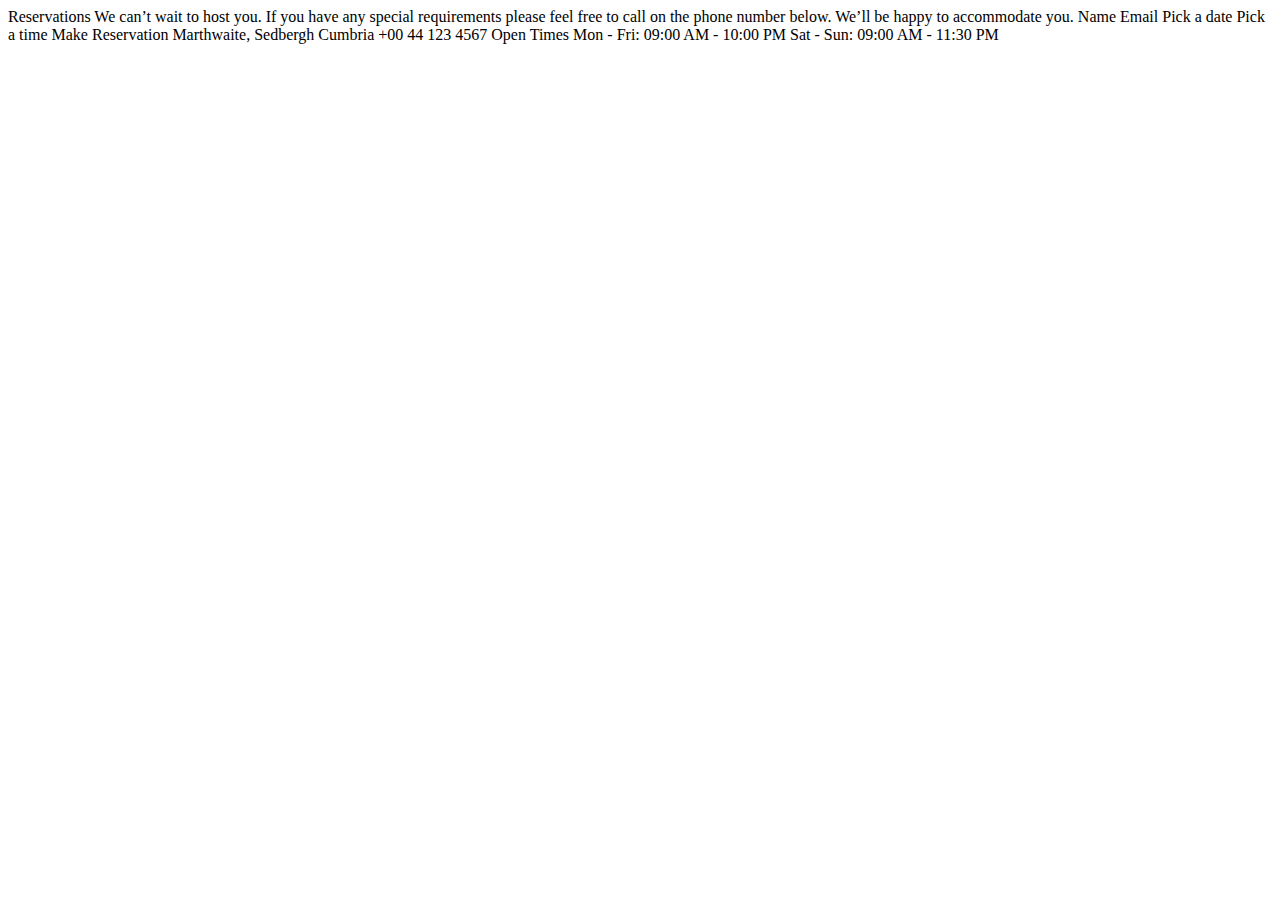
==== booking.html @ 9a40972b "initial commit" ====
<!DOCTYPE html>
<html lang="en">
<head>
  <meta charset="UTF-8">
  <meta name="viewport" content="width=device-width, initial-scale=1.0">

  <link rel="icon" type="image/png" sizes="32x32" href="./images/favicon-32x32.png">
  
  <title>Frontend Mentor | Dine Website Challenge</title>
</head>
<body>

  Reservations

  We can’t wait to host you. If you have any special requirements please feel free to 
  call on the phone number below. We’ll be happy to accommodate you.



  Name
  Email
  Pick a date
  Pick a time

  Make Reservation



  Marthwaite, Sedbergh
  Cumbria
  +00 44 123 4567

  Open Times
  Mon - Fri: 09:00 AM - 10:00 PM
  Sat - Sun: 09:00 AM - 11:30 PM

</body>
</html>
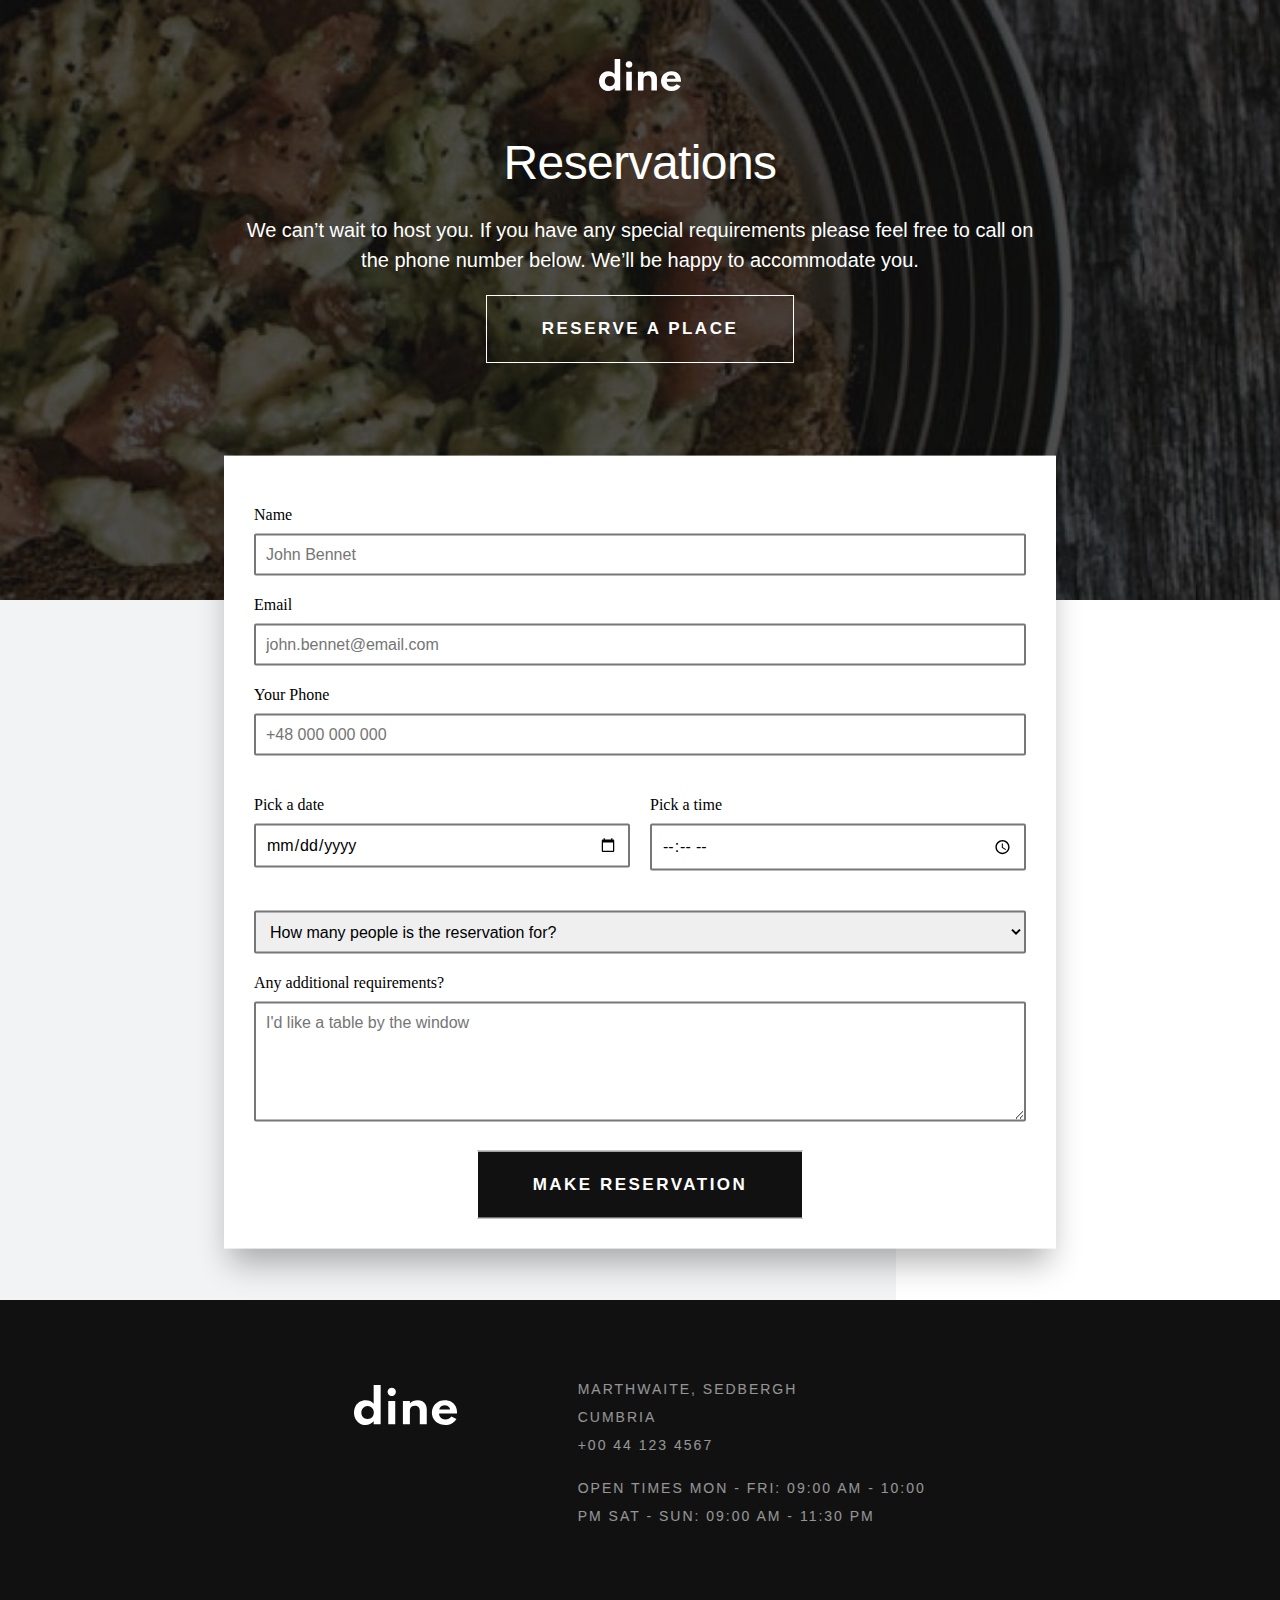
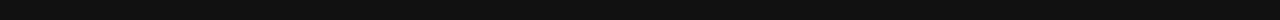
==== commit be5d26b1: "small changes" ====
--- a/booking.html
+++ b/booking.html
@@ -3,36 +3,112 @@
 <head>
   <meta charset="UTF-8">
   <meta name="viewport" content="width=device-width, initial-scale=1.0">
-
-  <link rel="icon" type="image/png" sizes="32x32" href="./images/favicon-32x32.png">
-  
-  <title>Frontend Mentor | Dine Website Challenge</title>
+  <link rel="stylesheet" href="/css/style.css" />
+  <link rel="stylesheet" href="/css/booking.css">
+  <title>Dine Website</title>
 </head>
 <body>
 
-  Reservations
 
-  We can’t wait to host you. If you have any special requirements please feel free to 
-  call on the phone number below. We’ll be happy to accommodate you.
+  <header class="header">
+    <div class="header__image">
+      
+    </div>
+    <div class="header__text-container padding">
+      <div class="wrapper">
+        <div class="header__logo">
+          <img src="/src/logo.svg" alt="logo" />
+        </div>
+
+        <h1 class="header__title">  Reservations</h1>
+        <p class="header__description">
+          We can’t wait to host you. If you have any special requirements please feel free to 
+          call on the phone number below. We’ll be happy to accommodate you.
+        </p>
+        <a href="" target="_blank">
+					<button class="header__button">Reserve a place</button>
+				</a>
+      </div>
+
+     
+    </div>
+  </header>
 
 
 
-  Name
-  Email
-  Pick a date
-  Pick a time
-
-  Make Reservation
+<main class="main">
+<div class="main__container">
+  <div class="main__rectangle-element"></div>
+  
+</div>
+<div class="main__booking-container">
+  <div class="main__brown-element"></div>
+  <form action="reservation.php" method="post">
+    <div class="elem-group">
+      <label for="name">Name</label>
+      <input type="text" id="name" name="visitor_name" placeholder="John Bennet" pattern=[A-Z\sa-z]{3,20} required>
+    </div>
+    <div class="elem-group">
+      <label for="email">Email</label>
+      <input type="email" id="email" name="visitor_email" placeholder="john.bennet@email.com" required>
+    </div>
+    <div class="elem-group">
+      <label for="phone">Your Phone</label>
+      <input type="tel" id="phone" name="visitor_phone" placeholder="+48 000 000 000" pattern=(\b(\(?(\+|00)?48\)?)?[ -]?\d{3}[ -]?\d{3}[ -]?\d{3}\b) required>
+    </div>
+   
+   
+   <div class="elements-inlined">
+    <div class="elem-group elem-date inlined">
+      <label for="checkin-date">Pick a date</label>
+      <input type="date" id="checkin-date" name="checkin" required>
+    </div>
+    <div class="elem-group elem-time inlined">
+      <label for="checkout-date">Pick a time</label>
+      <input type="time" id="checkout-date" name="checkout" required>
+    </div>
+   </div>
+    <div class="elem-group">
+      <!-- <label for="room-selection">Select Room Preference</label> -->
+      <select id="room-selection" name="room_preference" required>
+          <option value="">How many people is the reservation for?</option>
+          <option value="connecting">Just me</option>
+          <option value="connecting">2 people</option>
+          <option value="adjoining">3 people</option>
+          <option value="adjacent">4 people</option>
+      </select>
+    </div>
+   
+    <div class="elem-group">
+      <label for="message">Any additional requirements?</label>
+      <textarea id="message" name="visitor_message" placeholder="I'd like a table by the window" required></textarea>
+    </div>
+    <button type="submit"> Make Reservation</button>
+  </form>
+</div>
+</main>
 
 
 
-  Marthwaite, Sedbergh
-  Cumbria
-  +00 44 123 4567
+  <footer class="footer padding">
+    <div class="footer__image"><img src="/src/logo.svg" alt="logo dine" /></div>
+    <div class="footer__text-container">
+      <div class="footer__text">
+        <p>Marthwaite, Sedbergh</p>
+        <p>Cumbria</p>
+        <p>+00 44 123 4567</p>
+      </div>
+      <div class="footer__hours">
+        <p>Open Times Mon - Fri: 09:00 AM - 10:00</p>
+        <p>PM Sat - Sun: 09:00 AM - 11:30 PM</p>
+      </div>
+    </div>
+  </footer>
 
-  Open Times
-  Mon - Fri: 09:00 AM - 10:00 PM
-  Sat - Sun: 09:00 AM - 11:30 PM
+
+
+
+
 
 </body>
 </html>--- a/css/style.css
+++ b/css/style.css
@@ -0,0 +1,857 @@
+* {
+  box-sizing: border-box;
+  margin: 0;
+  padding: 0;
+}
+
+html {
+  font-size: 62.5%;
+}
+
+body {
+  font-family: "League Spartan", sans-serif;
+  font-size: 1.6rem;
+}
+
+.wrapper {
+  margin: 0 auto;
+  width: 100%;
+  max-width: 1200px;
+}
+
+.padding {
+  padding: 2.5rem;
+}
+
+.header {
+  background: #111111;
+  display: flex;
+  flex-direction: column;
+  justify-content: center;
+  align-items: center;
+  height: 76.8rem;
+  width: 100vw;
+  color: rgb(255, 255, 255);
+  position: relative;
+}
+.header__background {
+  background-image: url("/src/homepage/hero-bg-mobile@2x.jpg");
+  background-position: center;
+  background-size: contain;
+  background-repeat: no-repeat;
+  width: 100%;
+  height: 100%;
+}
+.header__image {
+  width: 100%;
+  position: absolute;
+  top: 0;
+  left: 0;
+  background-image: url("/src/homepage/hero-bg-tablet.jpg");
+  background-repeat: no-repeat;
+  background-size: cover;
+  width: 100%;
+  height: 45rem;
+}
+.header__image img {
+  width: 100%;
+}
+.header__text-container {
+  display: flex;
+  flex-direction: column;
+  justify-content: center;
+  align-items: center;
+  text-align: center;
+  position: absolute;
+  top: 24%;
+  left: 0;
+}
+.header__title {
+  font-weight: 300;
+  line-height: 4rem;
+  font-size: 3.2rem;
+  letter-spacing: -0.04rem;
+  margin: 3.8rem 0;
+}
+.header__description {
+  line-height: 2.6rem;
+  margin-bottom: 4.2rem;
+}
+.header__button {
+  padding: 2.5rem 5.5rem;
+  background-color: transparent;
+  border: solid 1px rgb(255, 255, 255);
+  color: rgb(255, 255, 255);
+  font-weight: 600;
+  line-height: 1.6rem;
+  letter-spacing: 0.25rem;
+  font-size: 1.7rem;
+  text-transform: uppercase;
+  cursor: pointer;
+  transition: background-color 0.1s, color 0.1s;
+}
+.header__button:hover {
+  background-color: rgb(255, 255, 255);
+  color: rgb(17, 17, 17);
+}
+.header__logo {
+  width: 11.24rem;
+  margin: 0.2rem auto;
+}
+
+.light-container {
+  top: -10.5rem;
+  margin-bottom: -12rem;
+}
+.light-container .card {
+  display: flex;
+  flex-direction: column;
+  justify-content: center;
+  align-items: center;
+  padding-bottom: 0rem;
+}
+.light-container .card__image {
+  margin-bottom: 4rem;
+  box-shadow: 0px 20px 30px -6px rgba(0, 0, 0, 0.3);
+  background-position: center;
+  background-repeat: no-repeat;
+  background-size: cover;
+  width: 100%;
+  height: 40rem;
+}
+.light-container .card__image--first {
+  background-image: url("/src/homepage/enjoyable-place-mobile@2x.jpg");
+}
+.light-container .card__image--second {
+  background-image: url("/src/homepage/locally-sourced-mobile.jpg");
+}
+.light-container .card__element {
+  margin-bottom: 3rem;
+}
+.light-container .card__title {
+  color: rgb(36, 43, 55);
+  text-align: center;
+  line-height: 4rem;
+  font-size: 3.2rem;
+  letter-spacing: -0.04rem;
+  margin-bottom: 1.5rem;
+}
+.light-container .card__description {
+  line-height: 2.6rem;
+  text-align: center;
+  margin-bottom: 6rem;
+}
+
+.dark-container {
+  background-color: rgb(17, 17, 17);
+  color: rgb(255, 255, 255);
+  margin-top: 8rem;
+}
+.dark-container .cards {
+  display: flex;
+  flex-direction: column;
+  justify-content: center;
+  align-items: center;
+}
+.dark-container .cards__element {
+  margin: 2rem 0 3.5rem 0;
+}
+.dark-container .cards__title {
+  font-weight: 700;
+  font-size: 3.2rem;
+  text-align: center;
+}
+.dark-container .cards__description {
+  line-height: 2.6rem;
+  text-align: center;
+  margin-bottom: 8.5rem;
+}
+.dark-container .card__title {
+  font-size: 2rem;
+  text-align: center;
+  letter-spacing: -0.025rem;
+  font-weight: 700;
+  margin: 3rem 0 1rem 0;
+}
+.dark-container .card__description {
+  text-align: center;
+  margin-bottom: 5.5rem;
+}
+.dark-container .card__line {
+  height: 2px;
+  width: 32.7rem;
+  color: gray;
+  background-color: rgb(255, 255, 255);
+  margin-bottom: 2.5rem;
+  opacity: 0.1494;
+}
+.dark-container .card .line-mobile {
+  display: none;
+}
+.dark-container .card__image {
+  background-position: center;
+  background-repeat: no-repeat;
+  background-size: cover;
+  width: 100%;
+  height: 28.3536rem;
+}
+.dark-container .card__image--first {
+  background-image: url("/src/homepage/salmon-mobile.jpg");
+}
+.dark-container .card__image--second {
+  background-image: url("/src/homepage/beef-mobile.jpg");
+}
+.dark-container .card__image--third {
+  background-image: url("/src/homepage/chocolate-mobile.jpg");
+}
+
+.options-container .card {
+  display: flex;
+  flex-direction: column;
+  justify-content: center;
+  align-items: center;
+}
+.options-container .card__option {
+  font-size: 1.7rem;
+  color: rgb(76, 76, 76);
+  font-weight: 600;
+  text-align: center;
+  line-height: 2.8rem;
+  letter-spacing: 0.25rem;
+  margin-bottom: 1.6rem;
+  text-transform: uppercase;
+  background: transparent;
+  border: none;
+  cursor: pointer;
+  padding: 0.8rem 1.5rem;
+}
+.options-container .card__option--first {
+  color: #4c4c4c;
+  margin-top: 4.5rem;
+}
+.options-container .card__option--second, .options-container .card__option--third {
+  opacity: 0.5;
+  transition: color 0.1s;
+}
+.options-container .card__option:hover {
+  color: rgb(17, 17, 17);
+  opacity: 1;
+}
+.options-container .card__image {
+  box-shadow: 0px 20px 30px -6px rgba(0, 0, 0, 0.3);
+  width: 32.6rem;
+  height: 40rem;
+  background: url(/src/homepage/family-gathering-mobile.jpg);
+  background-position: center;
+  background-repeat: no-repeat;
+  background-size: cover;
+  margin-top: 4rem;
+}
+.options-container .card__title {
+  font-size: 3.2rem;
+  font-weight: 700;
+  line-height: 4rem;
+  letter-spacing: -0.04rem;
+}
+.options-container .card__description {
+  line-height: 2.6rem;
+  margin-right: 2rem;
+  margin-left: 2rem;
+}
+.options-container .card__description, .options-container .card__title {
+  color: rgb(36, 43, 55);
+  text-align: center;
+  margin-top: 1.5rem;
+}
+.options-container .card__button {
+  color: rgb(255, 255, 255);
+  font-weight: 600;
+  line-height: 1.6rem;
+  letter-spacing: 0.25rem;
+  background-color: rgb(17, 17, 17);
+  width: 23.5rem;
+  height: 6.4rem;
+  margin: 2.7rem 0 8.5rem 0;
+  text-transform: uppercase;
+  cursor: pointer;
+  transition: background-color 0.1s, color 0.1s;
+}
+.options-container .card__button:hover {
+  background-color: rgb(255, 255, 255);
+  color: rgb(17, 17, 17);
+}
+.options-container .card__options-container {
+  display: flex;
+  flex-direction: column;
+  justify-content: center;
+  align-items: center;
+}
+
+.book {
+  display: flex;
+  flex-direction: column;
+  justify-content: center;
+  align-items: center;
+  background-image: url("/src/booking/hero-bg-mobile.jpg");
+  background-repeat: no-repeat;
+  background-size: cover;
+  background-position: right 0rem top 10px;
+  width: 100vw;
+  height: 32.8rem;
+}
+.book__title {
+  font-size: 3.2rem;
+  color: rgb(255, 255, 255);
+  font-weight: 700;
+  line-height: 4rem;
+  letter-spacing: -0.04rem;
+  text-align: center;
+}
+.book__button {
+  font-size: 1.7rem;
+  font-weight: 600;
+  line-height: 1.6rem;
+  letter-spacing: 0.25rem;
+  color: rgb(255, 255, 255);
+  background-color: transparent;
+  padding: 2.5rem 5.5rem;
+  border: 1px solid rgb(255, 255, 255);
+  margin-top: 2.5rem;
+  text-transform: uppercase;
+  cursor: pointer;
+  transition: background-color 0.1s, color 0.1s;
+}
+.book__button:hover {
+  background-color: rgb(255, 255, 255);
+  color: rgb(17, 17, 17);
+}
+
+.footer {
+  display: flex;
+  flex-direction: column;
+  justify-content: center;
+  align-items: center;
+  background-color: rgb(17, 17, 17);
+  color: rgb(255, 255, 255);
+  text-transform: uppercase;
+  letter-spacing: 0.2rem;
+  line-height: 2.8rem;
+  font-size: 1.4rem;
+  padding: 0 4rem;
+}
+.footer__image {
+  width: 10.3425rem;
+  height: 4rem;
+  margin: 8rem 0 3rem 0;
+}
+.footer__text, .footer__hours {
+  opacity: 0.554;
+  text-align: center;
+  margin: 1.5rem 0;
+}
+.footer__hours {
+  margin-bottom: 9rem;
+}
+
+.hidden {
+  display: none;
+}
+
+@media (min-width: 768px) {
+  .padding {
+    padding-right: 9.7rem;
+    padding-left: 9.7rem;
+  }
+  .header {
+    height: 104rem;
+  }
+  .header__logo {
+    width: 10.3rem;
+    margin: 1rem auto;
+  }
+  .header__title {
+    font-size: 4.8rem;
+    margin-left: 9rem;
+    margin-right: 9rem;
+    letter-spacing: -0.06rem;
+    line-height: 6.4rem;
+  }
+  .header__description {
+    font-size: 2rem;
+    line-height: 3rem;
+  }
+  .header__background {
+    background-image: url("/src/homepage/hero-bg-tablet@2x.jpg");
+  }
+  .header__image {
+    background-image: url("/src/homepage/hero-bg-tablet.jpg");
+    background-repeat: no-repeat;
+    background-size: cover;
+    width: 100%;
+    height: 45rem;
+    position: absolute;
+    top: 0rem;
+    left: 0;
+  }
+  .header__image img {
+    width: 100%;
+  }
+  .header__text-container {
+    top: 40%;
+  }
+  .header__description {
+    margin-right: 3.5rem;
+    margin-left: 3.5rem;
+  }
+  .header__button {
+    margin-top: 1rem;
+  }
+  .light-container {
+    position: relative;
+    overflow: hidden;
+  }
+  .light-container .card {
+    position: relative;
+  }
+  .light-container .card__image--first {
+    background-image: url("/src/homepage/enjoyable-place-tablet.jpg");
+  }
+  .light-container .card__image--second {
+    background-image: url("/src/homepage/locally-sourced-tablet.jpg");
+    margin-top: 1rem;
+  }
+  .light-container .card__title {
+    margin-left: 10rem;
+    margin-right: 10rem;
+    font-weight: 700;
+    font-size: 4.8rem;
+    letter-spacing: -0.05rem;
+  }
+  .light-container .card__description {
+    font-size: 2rem;
+    line-height: 3rem;
+    margin-left: 5.5rem;
+    margin-right: 5.5rem;
+  }
+  .light-container .brown-element {
+    position: absolute;
+    background: url("/src/icons/Group 12.png");
+    background-position: center;
+    background-repeat: no-repeat;
+    background-size: contain;
+    z-index: 1;
+    width: 16rem;
+    height: 7.6rem;
+    right: -5rem;
+    bottom: 42rem;
+  }
+  .light-container .rectangle {
+    position: absolute;
+    top: 23rem;
+    left: -25rem;
+    background: url("/src/icons/Rectangle (1).png");
+    background-position: center;
+    background-repeat: no-repeat;
+    background-size: contain;
+    z-index: -1;
+    height: 32rem;
+    width: 89.5rem;
+  }
+  .light-container .bottom-rectangle {
+    position: absolute;
+    background: url("/src/icons/Rectangle (2).png");
+    background-position: center;
+    background-repeat: no-repeat;
+    background-size: contain;
+    z-index: -1;
+    width: 89.5rem;
+    height: 32rem;
+    right: -27rem;
+    bottom: -14rem;
+  }
+  .dark-container {
+    padding-bottom: 5rem;
+  }
+  .dark-container .cards__title {
+    font-size: 4.8rem;
+    margin-left: 5rem;
+    margin-right: 5rem;
+  }
+  .dark-container .cards__description {
+    font-size: 2rem;
+    line-height: 3rem;
+    margin-left: 5rem;
+    margin-right: 5rem;
+    margin-top: 3.5rem;
+  }
+  .dark-container .cards__element {
+    margin-top: 7rem;
+    margin-bottom: 4rem;
+  }
+  .dark-container .card {
+    position: relative;
+    display: flex;
+    flex-direction: row;
+    justify-content: space-between;
+  }
+  .dark-container .card__image {
+    width: 12.8rem;
+    height: 9.6rem;
+    margin-right: 8rem;
+  }
+  .dark-container .card__image-line {
+    background-image: url("/src/icons/Rectangle (3).png");
+    position: absolute;
+    width: 57.3rem;
+    height: 0.1rem;
+    top: 12.8rem;
+    left: 0;
+    opacity: 0.1494;
+  }
+  .dark-container .card__line {
+    position: absolute;
+    left: 10rem;
+    top: 2rem;
+    width: 3.2rem;
+    z-index: 0;
+  }
+  .dark-container .card .line-mobile {
+    display: block;
+  }
+  .dark-container .card__text-container {
+    display: flex;
+    flex-direction: column;
+    text-align: left;
+    justify-content: center;
+    align-items: flex-start;
+    padding-bottom: 10rem;
+    padding-top: 1.2rem;
+  }
+  .dark-container .card__title {
+    margin-top: 0;
+  }
+  .dark-container .card__description {
+    text-align: left;
+    margin-bottom: 0;
+  }
+  .options-container .brown-second-element {
+    position: absolute;
+    background: url("/src/icons/Group 12.png");
+    background-position: center;
+    background-repeat: no-repeat;
+    background-size: contain;
+    z-index: 1;
+    width: 16rem;
+    height: 7.6rem;
+    left: -5rem;
+    top: -3rem;
+  }
+  .options-container .card__options {
+    display: flex;
+    flex-direction: row;
+    justify-content: space-between;
+    align-items: center;
+    margin-top: 6rem;
+    margin-bottom: 3rem;
+  }
+  .options-container .card__option--first {
+    position: relative;
+    margin-top: 0;
+  }
+  .options-container .card__option--first::after {
+    content: "";
+    position: absolute;
+    top: 3.5rem;
+    left: 9.5rem;
+    height: 1px;
+    width: 4.8rem;
+    background-color: rgb(158, 127, 102);
+    color: rgb(158, 127, 102);
+  }
+  .options-container .card__image {
+    position: relative;
+    width: 57.3rem;
+    height: 36rem;
+    background: url("/src/homepage/family-gathering-tablet.jpg");
+    background-position: center;
+    background-repeat: no-repeat;
+    background-size: contain;
+    margin-top: 9rem;
+  }
+  .options-container .card__title {
+    font-size: 4.8rem;
+  }
+  .options-container .card__description {
+    font-size: 2rem;
+    line-height: 3rem;
+    margin-bottom: 2.5rem;
+    margin-left: 8rem;
+    margin-right: 8rem;
+  }
+  .options-container .card__options-container {
+    display: flex;
+    flex-direction: column;
+    justify-content: center;
+    align-items: center;
+  }
+  .book {
+    background: url("/src/booking/hero-bg-tablet.jpg");
+    background-position: top;
+    background-repeat: no-repeat;
+    background-size: cover;
+  }
+  .book__title {
+    font-size: 4.8rem;
+    line-height: 4.8rem;
+  }
+  .footer {
+    flex-direction: row;
+    justify-content: center;
+    align-items: flex-start;
+    padding-top: 6rem;
+    padding-bottom: 0;
+  }
+  .footer__image {
+    margin: 0;
+    margin-right: 12rem;
+    margin-top: 2.5rem;
+    display: flex;
+    justify-content: flex-start;
+  }
+  .footer__text-container, .footer__text, .footer__hours {
+    text-align: left;
+  }
+  .hidden {
+    display: none;
+  }
+}
+@media (min-width: 1400px) {
+  .padding {
+    padding: 2.5rem 16.5rem;
+  }
+  .header {
+    height: 104rem;
+    flex-direction: column;
+    justify-content: flex-start;
+    align-items: flex-start;
+    position: relative;
+  }
+  .header__text-container {
+    top: 15%;
+    justify-content: flex-start;
+    align-items: flex-start;
+  }
+  .header__logo {
+    margin: 0;
+    margin-bottom: 10rem;
+    width: 10.3rem;
+    height: 4rem;
+  }
+  .header__logo img {
+    width: 100%;
+    height: 100%;
+  }
+  .header__title {
+    font-size: 8rem;
+    letter-spacing: -0.1rem;
+    line-height: 8rem;
+    text-align: left;
+    margin: 0;
+  }
+  .header__description {
+    text-align: left;
+    width: 50.7rem;
+    margin: 2rem 0;
+  }
+  .header__button {
+    margin: 2rem 0 0 0;
+  }
+  .header__image {
+    background-image: url("/src/homepage/hero-bg-desktop.jpg");
+    background-repeat: no-repeat;
+    background-size: cover;
+    height: 100%;
+  }
+  .light-container .rectangle {
+    background: url("/src/icons/Rectangle desktop.png");
+    height: 32rem;
+    width: 89.5rem;
+    left: 0rem;
+    top: 32rem;
+  }
+  .light-container .brown-element {
+    right: -11rem;
+    bottom: 37rem;
+  }
+  .light-container .bottom-rectangle {
+    position: absolute;
+    background: url("/src/icons/Rectangle2desktop.png");
+    bottom: 15rem;
+    right: 0;
+  }
+  .light-container .card {
+    flex-direction: row;
+  }
+  .light-container .card--reverse {
+    flex-direction: row-reverse;
+  }
+  .light-container .card__image {
+    min-width: 54rem;
+    height: 72rem;
+    flex-grow: 1;
+  }
+  .light-container .card__image--first {
+    background-image: url("/src/homepage/enjoyable-place-desktop.jpg");
+    margin-right: 9rem;
+  }
+  .light-container .card__image--second {
+    background-image: url("/src/homepage/locally-sourced-desktop.jpg");
+    margin-top: 8rem;
+    z-index: 1;
+    margin-left: 9rem;
+    position: relative;
+  }
+  .light-container .card__text-container {
+    flex-grow: 1;
+  }
+  .light-container .card__title, .light-container .card__description {
+    text-align: left;
+    margin: 0;
+  }
+  .light-container .card__element {
+    position: absolute;
+    bottom: -6rem;
+  }
+  .light-container .card__element--hide {
+    display: none;
+  }
+  .dark-container {
+    padding-top: 30rem;
+    margin-top: -26rem;
+  }
+  .dark-container .cards {
+    position: relative;
+    flex-direction: row;
+    align-items: flex-start;
+  }
+  .dark-container .cards__container {
+    flex-grow: 1;
+  }
+  .dark-container .cards__text-container {
+    display: flex;
+    flex-direction: column;
+    flex-grow: 1;
+    justify-content: flex-start;
+    align-items: flex-start;
+    margin-right: 6rem;
+  }
+  .dark-container .cards__title, .dark-container .cards__description {
+    text-align: left;
+  }
+  .dark-container .cards__element {
+    position: absolute;
+    top: -14rem;
+    left: 4.3rem;
+  }
+  .dark-container .card__line {
+    left: 12.2rem;
+  }
+  .dark-container .card__image {
+    width: 22.8rem;
+    height: 9.6rem;
+  }
+  .dark-container .card__image img {
+    width: 100%;
+  }
+  .dark-container .card__title, .dark-container .card__description {
+    text-align: left;
+  }
+  .options-container {
+    display: flex;
+    flex-direction: row;
+    margin: 8rem 0;
+  }
+  .options-container .card {
+    position: relative;
+    flex-direction: row;
+  }
+  .options-container .card__image {
+    background-size: cover;
+    width: 90rem;
+    margin-right: 12.5rem;
+    height: 54rem;
+    margin-top: 0;
+    position: relative;
+  }
+  .options-container .card__right-container {
+    display: flex;
+    flex-direction: column-reverse;
+  }
+  .options-container .card__button {
+    margin: 3rem 0 5rem 0;
+  }
+  .options-container .card__options {
+    flex-direction: column;
+    justify-content: center;
+    align-items: flex-start;
+    margin: 0;
+  }
+  .options-container .card__options-container {
+    display: flex;
+    flex-direction: column;
+    align-items: flex-start;
+  }
+  .options-container .card__description, .options-container .card__title {
+    text-align: left;
+    margin-left: 0;
+  }
+  .options-container .card__option--first::after {
+    top: 1.5rem;
+    left: -12.5rem;
+    height: 1px;
+    width: 9.5rem;
+  }
+  .options-container .brown-second-element {
+    top: -4rem;
+    left: -3.89rem;
+  }
+  .options-container--first .card__image {
+    background: url("/src/homepage/family-gathering-desktop.jpg");
+  }
+  .options-container--second .card__image {
+    background: url("/src/homepage/special-events-desktop.jpg");
+  }
+  .options-container--third .card__image {
+    background: url("/src/homepage/social-events-desktop.jpg");
+  }
+  .book {
+    flex-direction: row;
+    justify-content: space-between;
+    background: url("/src/booking/hero-bg-desktop.jpg");
+  }
+  .book__button {
+    margin-top: 0;
+  }
+  .footer {
+    justify-content: space-around;
+    height: 30rem;
+    align-items: center;
+  }
+  .footer__text-container {
+    flex-grow: 1;
+    display: flex;
+    flex-direction: row;
+    justify-content: space-around;
+    align-items: flex-start;
+  }
+  .footer__text, .footer__hours, .footer__image {
+    margin: 0;
+  }
+  .footer__image {
+    flex-grow: 1;
+    margin-top: -5.5rem;
+  }
+  .hidden {
+    display: none;
+  }
+}/*# sourceMappingURL=style.css.map */--- a/css/booking.css
+++ b/css/booking.css
@@ -0,0 +1,232 @@
+div.elem-group {
+  margin: 20px 0;
+}
+
+div.elem-group.inlined {
+  width: 50%;
+}
+
+.elements-inlined {
+  display: flex;
+  width: 100%;
+}
+
+.elem-time {
+  padding-left: 1rem;
+}
+
+.elem-date {
+  padding-right: 1rem;
+}
+
+label {
+  display: block;
+  font-family: "Nanum Gothic";
+  padding-bottom: 10px;
+  font-size: 1.6rem;
+}
+
+input,
+select,
+textarea {
+  border-radius: 2px;
+  border: 2px solid #777;
+  box-sizing: border-box;
+  font-size: 1.6rem;
+  font-family: "League Spartan", sans-serif;
+  width: 100%;
+  padding: 10px;
+}
+
+div.elem-group.inlined input {
+  display: inline-block;
+}
+
+textarea {
+  height: 120px;
+}
+
+button {
+  display: flex;
+  flex-direction: column;
+  justify-content: center;
+  align-items: center;
+  margin: 0 auto;
+  font-size: 1.7rem;
+  font-weight: 600;
+  line-height: 1.6rem;
+  letter-spacing: 0.25rem;
+  color: rgb(255, 255, 255);
+  background-color: rgb(17, 17, 17);
+  padding: 2.5rem 5.5rem;
+  border: 1px solid rgb(255, 255, 255);
+  margin-top: 2.5rem;
+  text-transform: uppercase;
+  cursor: pointer;
+  transition: background-color 0.1s, color 0.1s;
+}
+button:hover {
+  background-color: rgb(255, 255, 255);
+  color: rgb(17, 17, 17);
+  border: 2px solid rgb(17, 17, 17);
+}
+
+.header {
+  height: 80rem;
+}
+.header__image {
+  position: relative;
+  background: url("/src/homepage/booking-bg.png");
+  background-repeat: no-repeat;
+  background-position: top;
+  background-size: cover;
+}
+.header__logo {
+  padding-top: 1rem;
+}
+.header__title {
+  margin: 4rem 0 2rem 0;
+}
+.header a {
+  text-decoration: none;
+}
+.header button {
+  margin-top: 2rem;
+}
+
+.main {
+  position: relative;
+  height: 44rem;
+}
+.main__booking-container {
+  position: absolute;
+  right: 16.5rem;
+  top: -55rem;
+  background-color: rgb(255, 255, 255);
+  padding: 6rem;
+  box-shadow: 0px 20px 30px -6px rgba(0, 0, 0, 0.3);
+  width: 66rem;
+}
+.main__rectangle-element {
+  position: absolute;
+  background: url("/src/icons/Rectangle-booking.png");
+  background-repeat: no-repeat;
+  background-position: center;
+  background-size: cover;
+  height: 100%;
+  width: 100%;
+  top: 0;
+  right: 30%;
+  z-index: 0;
+}
+.main__brown-element {
+  position: absolute;
+  bottom: -7rem;
+  left: 0.2rem;
+  transform: translate(-50%, -50%);
+  background: url("/src/icons/Group 12.png");
+  background-repeat: no-repeat;
+  background-position: center;
+  background-size: cover;
+  height: 7.6rem;
+  width: 16rem;
+  z-index: -1;
+}
+
+@media (max-width: 575.98px) {
+  button {
+    font-size: 1.2rem;
+  }
+  input,
+  select,
+  textarea {
+    font-size: 1.3rem;
+  }
+  .header {
+    height: 60rem;
+  }
+  .header__logo {
+    width: 8.2rem;
+    margin: 0 auto;
+    display: flex;
+    justify-content: center;
+    flex-direction: row;
+    align-items: center;
+  }
+  .header__logo img {
+    width: 100%;
+  }
+  .header__image {
+    background: url("/src/homepage/readymeal-mobile.png");
+    background-repeat: no-repeat;
+    background-position: center;
+    background-size: cover;
+    height: 100%;
+  }
+  .header__text-container {
+    top: 4%;
+  }
+  .header__description {
+    margin-bottom: 0;
+  }
+  .main {
+    position: relative;
+    font-size: 1.5rem;
+    height: 66rem;
+  }
+  .main__booking-container {
+    width: 90%;
+    left: 50%;
+    top: 36%;
+    transform: translate(-50%, -50%);
+    padding: 3rem;
+  }
+  .main__brown-element {
+    display: none;
+  }
+}
+@media (max-width: 1399.98px) {
+  .header {
+    height: 60rem;
+  }
+  .header__logo {
+    width: 8.2rem;
+    margin: 0 auto;
+    display: flex;
+    justify-content: center;
+    flex-direction: row;
+    align-items: center;
+  }
+  .header__logo img {
+    width: 100%;
+  }
+  .header__image {
+    background: url("/src/homepage/ready-bg-tablet@2x.jpg");
+    background-repeat: no-repeat;
+    background-position: top;
+    background-size: cover;
+    height: 100%;
+  }
+  .header__text-container {
+    top: 4%;
+  }
+  .header__description {
+    width: 75%;
+    margin: 0 auto;
+  }
+  .main {
+    position: relative;
+    font-size: 1.6rem;
+    height: 70rem;
+  }
+  .main__booking-container {
+    width: 65%;
+    left: 50%;
+    top: 36%;
+    transform: translate(-50%, -50%);
+    padding: 3rem;
+  }
+  .main__brown-element {
+    display: none;
+  }
+}/*# sourceMappingURL=booking.css.map */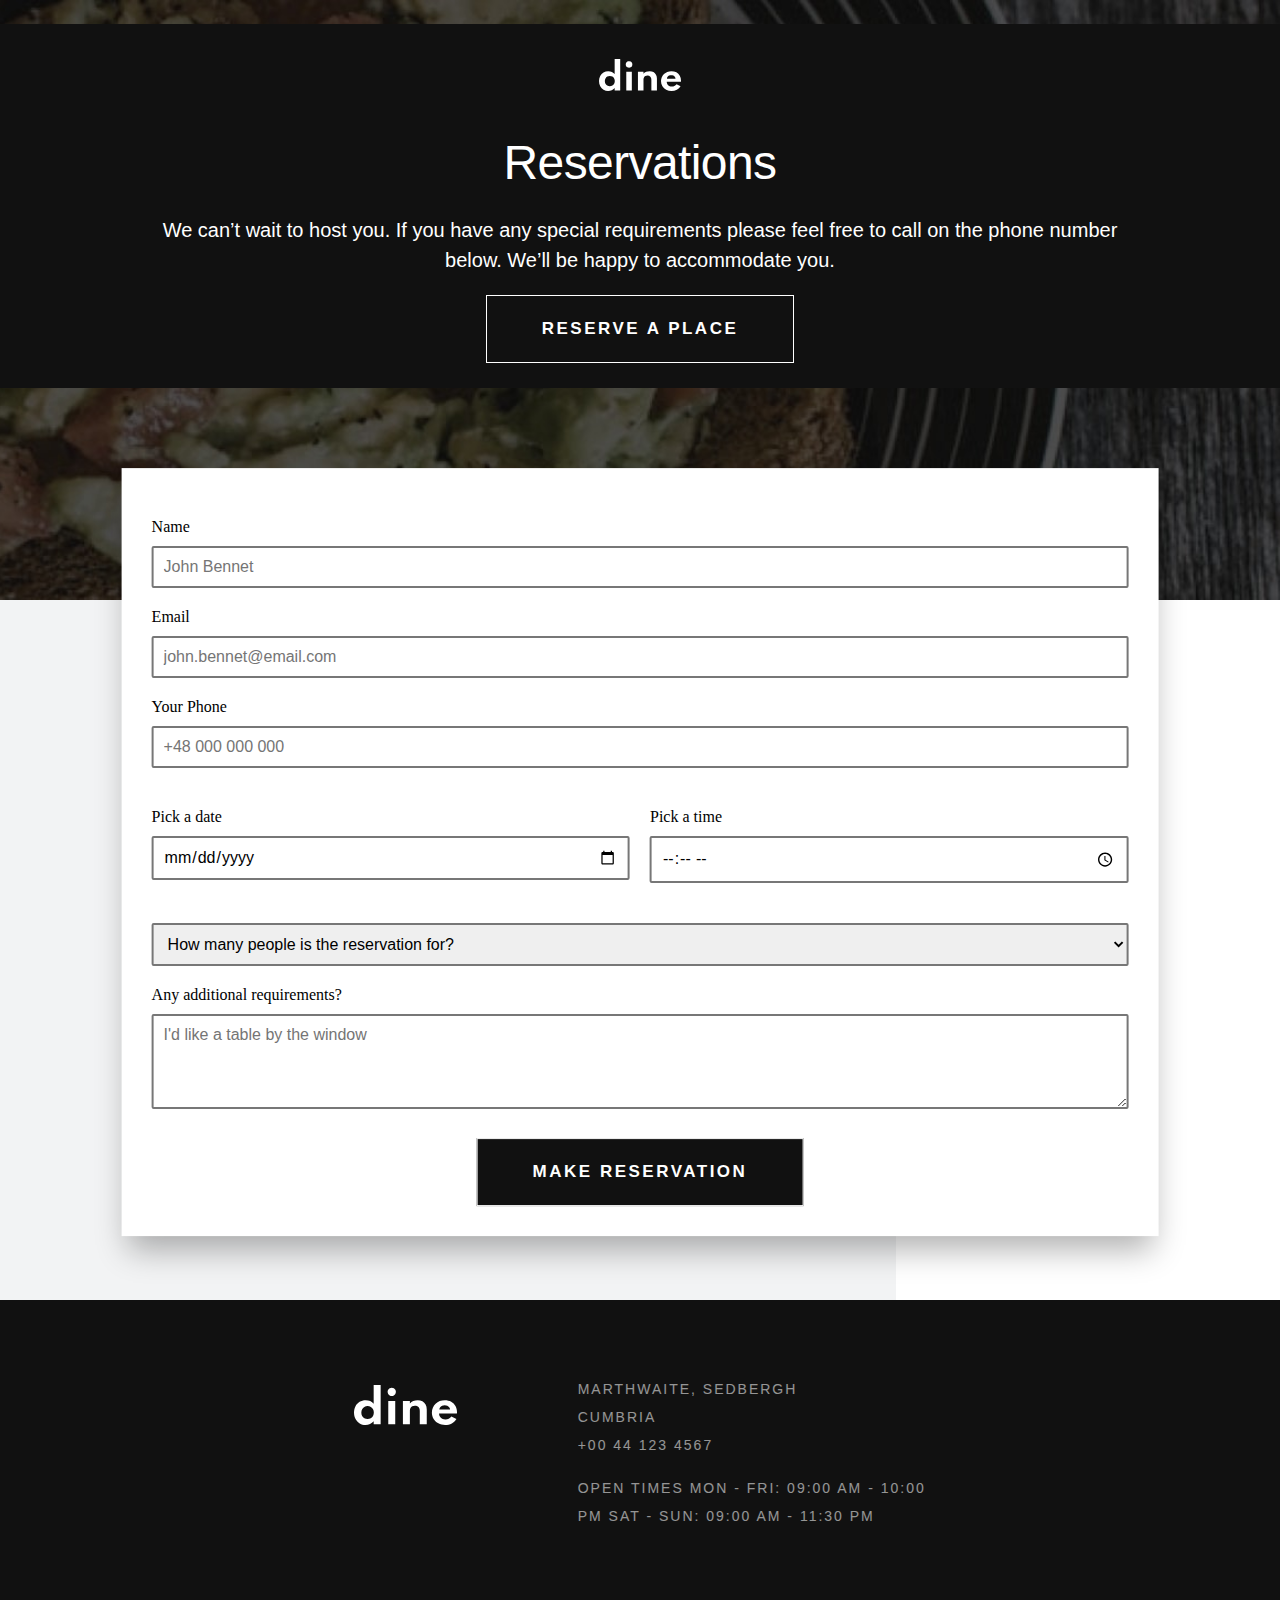
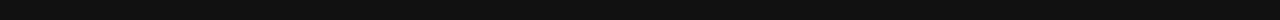
==== commit 1010a4ac: "width change" ====
--- a/booking.html
+++ b/booking.html
@@ -15,9 +15,9 @@
       
     </div>
     <div class="header__text-container padding">
-      <div class="wrapper">
+     
         <div class="header__logo">
-          <img src="/src/logo.svg" alt="logo" />
+          <img src="/src/logo.svg" alt="logo dine" />
         </div>
 
         <h1 class="header__title">  Reservations</h1>
@@ -28,7 +28,7 @@
         <a href="" target="_blank">
 					<button class="header__button">Reserve a place</button>
 				</a>
-      </div>
+      
 
      
     </div>
--- a/css/style.css
+++ b/css/style.css
@@ -100,8 +100,9 @@
 }
 
 .light-container {
+  position: relative;
   top: -10.5rem;
-  margin-bottom: -12rem;
+  margin-bottom: -16rem;
 }
 .light-container .card {
   display: flex;
@@ -206,6 +207,12 @@
 }
 
 .options-container .card {
+  display: flex;
+  flex-direction: column;
+  justify-content: center;
+  align-items: center;
+}
+.options-container .card__options {
   display: flex;
   flex-direction: column;
   justify-content: center;
@@ -363,7 +370,7 @@
     padding-left: 9.7rem;
   }
   .header {
-    height: 104rem;
+    height: 115rem;
   }
   .header__logo {
     width: 10.3rem;
@@ -388,9 +395,10 @@
     background-repeat: no-repeat;
     background-size: cover;
     width: 100%;
-    height: 45rem;
-    position: absolute;
-    top: 0rem;
+    height: auto;
+    min-height: 40rem;
+    position: absolute;
+    top: 0;
     left: 0;
   }
   .header__image img {
@@ -409,6 +417,7 @@
   .light-container {
     position: relative;
     overflow: hidden;
+    top: -14.5rem;
   }
   .light-container .card {
     position: relative;
@@ -457,20 +466,21 @@
     height: 32rem;
     width: 89.5rem;
   }
-  .light-container .bottom-rectangle {
-    position: absolute;
-    background: url("/src/icons/Rectangle (2).png");
+  .dark-container {
+    padding-bottom: 5rem;
+    position: relative;
+  }
+  .dark-container .bottom-rectangle {
+    position: absolute;
+    background: url("/src/homepage/Rectangle-long.png");
     background-position: center;
     background-repeat: no-repeat;
     background-size: contain;
     z-index: -1;
-    width: 89.5rem;
+    width: 76.8rem;
     height: 32rem;
-    right: -27rem;
-    bottom: -14rem;
-  }
-  .dark-container {
-    padding-bottom: 5rem;
+    right: -50%;
+    top: -32rem;
   }
   .dark-container .cards__title {
     font-size: 4.8rem;
@@ -649,7 +659,6 @@
   }
   .header__logo img {
     width: 100%;
-    height: 100%;
   }
   .header__title {
     font-size: 8rem;
--- a/css/booking.css
+++ b/css/booking.css
@@ -43,7 +43,9 @@
 }
 
 textarea {
-  height: 120px;
+  height: 95px;
+  width: 100%;
+  resize: vertical;
 }
 
 button {
@@ -93,19 +95,22 @@
 .header button {
   margin-top: 2rem;
 }
+.header__text-container {
+  background-color: rgb(17, 17, 17);
+}
 
 .main {
   position: relative;
-  height: 44rem;
+  height: 25rem;
 }
 .main__booking-container {
   position: absolute;
   right: 16.5rem;
-  top: -55rem;
+  top: -66rem;
   background-color: rgb(255, 255, 255);
-  padding: 6rem;
+  padding: 5rem 6rem;
   box-shadow: 0px 20px 30px -6px rgba(0, 0, 0, 0.3);
-  width: 66rem;
+  width: 55rem;
 }
 .main__rectangle-element {
   position: absolute;
@@ -168,6 +173,7 @@
   }
   .header__description {
     margin-bottom: 0;
+    width: 100%;
   }
   .main {
     position: relative;
@@ -211,8 +217,8 @@
     top: 4%;
   }
   .header__description {
-    width: 75%;
     margin: 0 auto;
+    padding: 0 4.2rem;
   }
   .main {
     position: relative;
@@ -220,7 +226,7 @@
     height: 70rem;
   }
   .main__booking-container {
-    width: 65%;
+    width: 81%;
     left: 50%;
     top: 36%;
     transform: translate(-50%, -50%);
